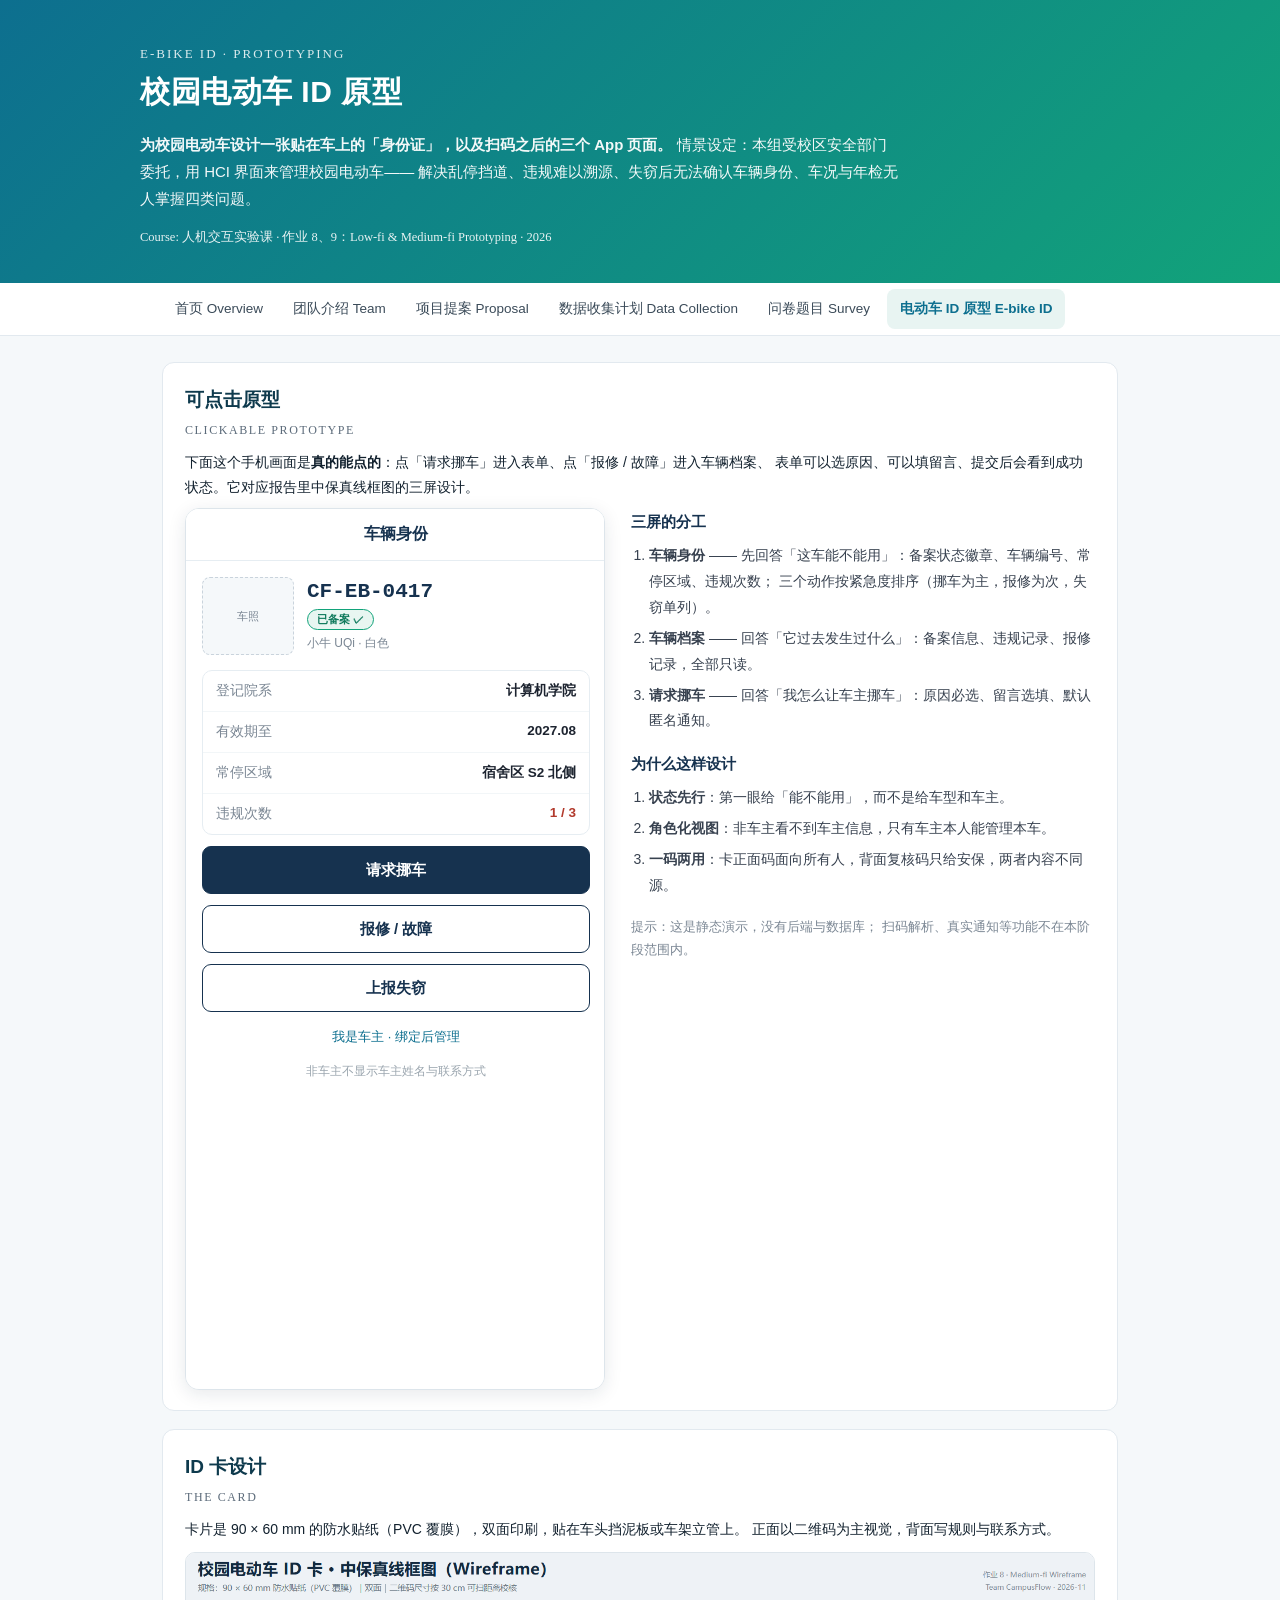
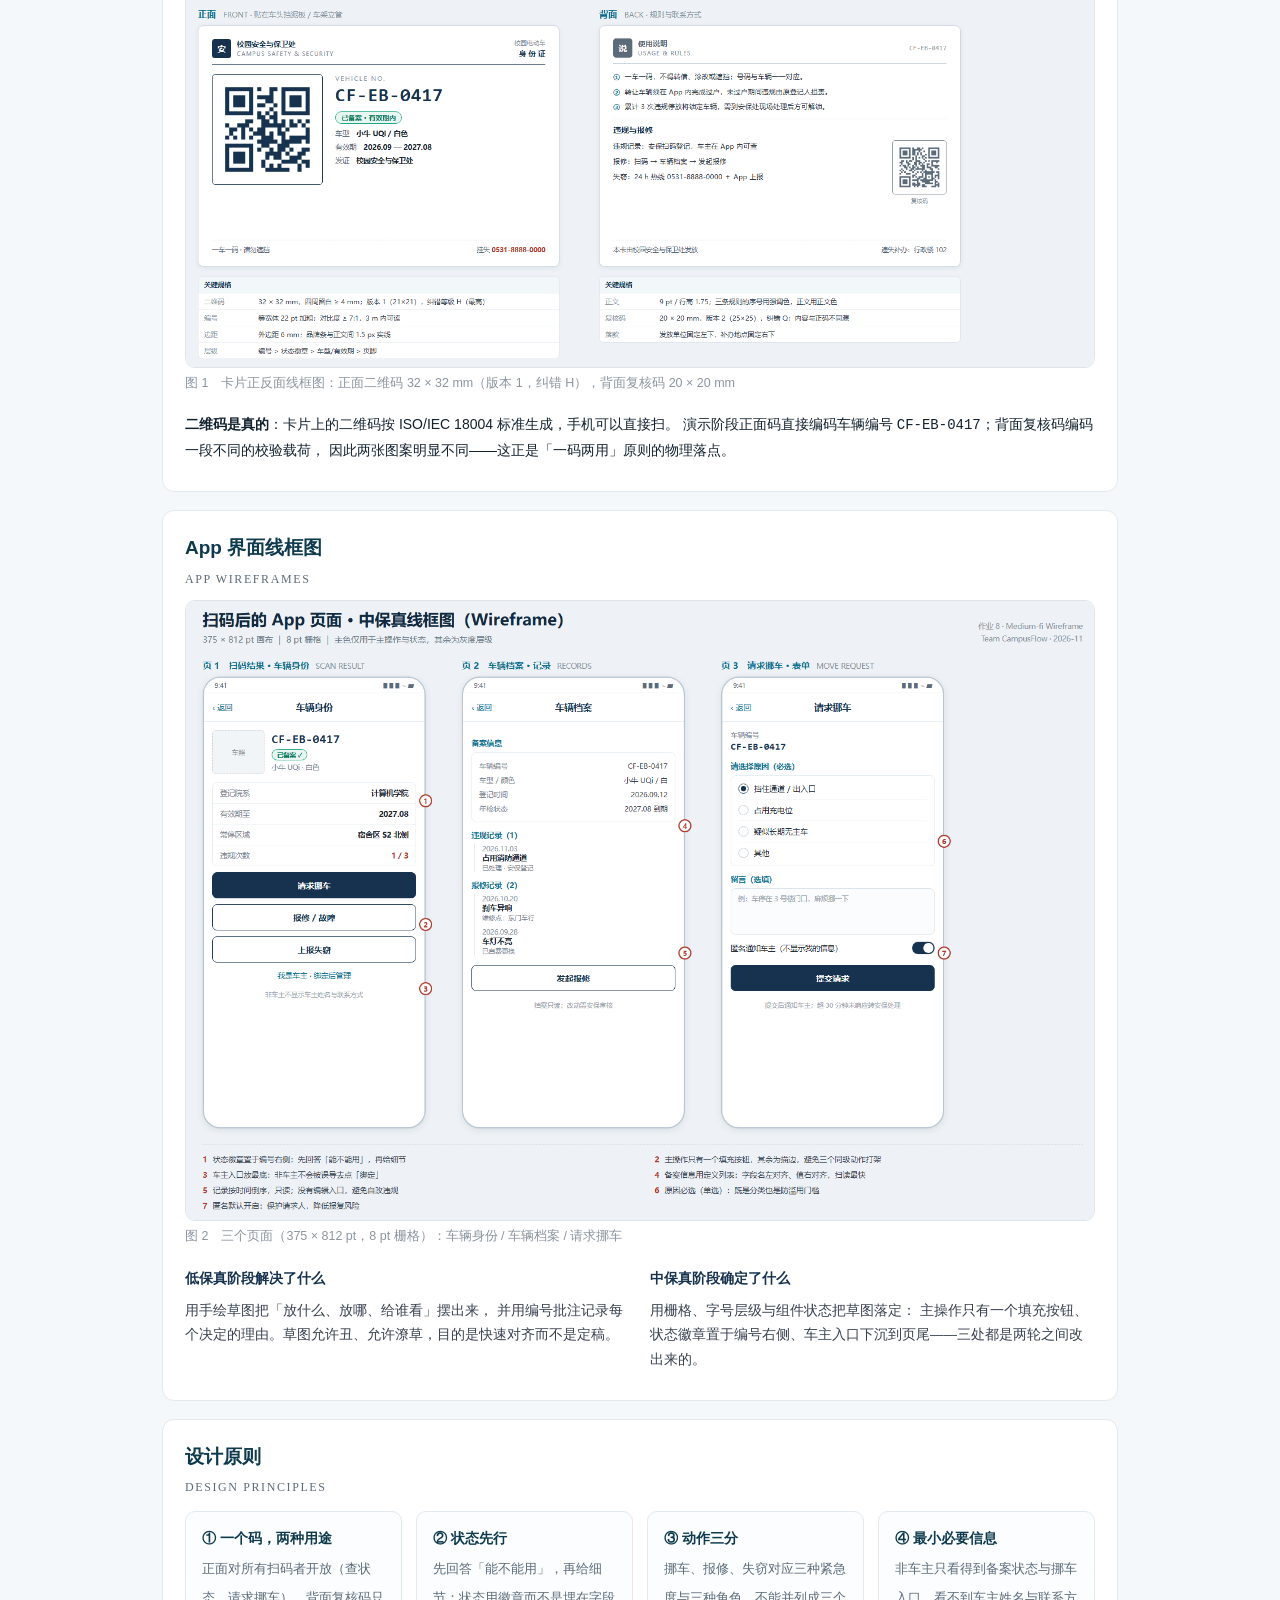
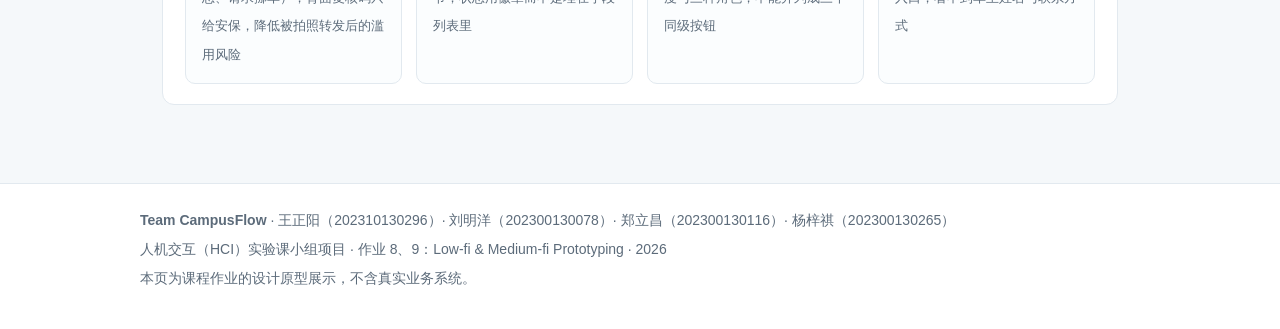
==== ebike/index.html @ 9d6aa11c "新增栏目：校园电动车 ID 原型（ID 卡 + 扫码后三屏 + 可点击原型）" ====
<!DOCTYPE html>
<html lang="zh-CN">
<head>
<meta charset="utf-8">
<meta name="viewport" content="width=device-width, initial-scale=1">
<title>校园电动车 ID 原型 E-bike ID · CampusFlow 项目网站</title>
<meta name="description" content="校园电动车 ID 的 HCI 界面设计：一张贴在车上的可扫码身份证，以及扫码后的三个 App 页面。低保真草图 + 中保真线框图 + 可点击原型。">
<link rel="stylesheet" href="../style.css">
<style>
  .demo-row{display:flex;gap:26px;align-items:flex-start;margin-top:8px}
  .demo-frame{width:420px;flex:none;border:1px solid #dde5eb;border-radius:14px;overflow:hidden;
    background:#f5f8fa;box-shadow:0 4px 18px rgba(18,41,63,.10)}
  .demo-frame iframe{width:420px;height:880px;border:0;display:block}
  .demo-notes{flex:1;min-width:260px}
  .demo-notes h3{font-size:15px;margin:0 0 8px;color:#16324f}
  .demo-notes ol{margin:0 0 16px 18px;padding:0}
  .demo-notes li{font-size:14px;line-height:1.85;color:#37414f}
  .shot{width:100%;border:1px solid #dde5eb;border-radius:10px;display:block;margin:10px 0 4px}
  .cap{font-size:12.5px;color:#8b959f;margin-bottom:18px}
  .two{display:flex;gap:20px;flex-wrap:wrap}
  .two>div{flex:1;min-width:300px}
  @media (max-width:820px){.demo-row{flex-direction:column}.demo-frame{width:100%}.demo-frame iframe{width:100%}}
</style>
</head>
<body>

<header class="hero">
  <div class="wrap">
    <div class="en">E-bike ID &middot; Prototyping</div>
    <h1>校园电动车 ID 原型</h1>
    <p class="lead"><b>为校园电动车设计一张贴在车上的「身份证」，以及扫码之后的三个 App 页面。</b>
      情景设定：本组受校区安全部门委托，用 HCI 界面来管理校园电动车——
      解决乱停挡道、违规难以溯源、失窃后无法确认车辆身份、车况与年检无人掌握四类问题。</p>
    <div class="meta">Course: 人机交互实验课 · 作业 8、9：Low-fi &amp; Medium-fi Prototyping · 2026</div>
  </div>
</header>

<nav class="top">
  <div class="wrap">
    <a href="../index.html">首页 Overview</a>
    <a href="../team.html">团队介绍 Team</a>
    <a href="../proposal.html">项目提案 Proposal</a>
    <a href="../data-collection.html">数据收集计划 Data Collection</a>
    <a href="../survey.html">问卷题目 Survey</a>
    <a class="on" href="index.html">电动车 ID 原型 E-bike ID</a>
  </div>
</nav>

<main class="wrap">

  <section class="card">
    <h2>可点击原型<span class="en">Clickable prototype</span></h2>
    <p>下面这个手机画面是<b>真的能点的</b>：点「请求挪车」进入表单、点「报修 / 故障」进入车辆档案、
      表单可以选原因、可以填留言、提交后会看到成功状态。它对应报告里中保真线框图的三屏设计。</p>

    <div class="demo-row">
      <div class="demo-frame"><iframe src="demo.html" title="校园电动车 ID 可点击原型"></iframe></div>
      <div class="demo-notes">
        <h3>三屏的分工</h3>
        <ol>
          <li><b>车辆身份</b> —— 先回答「这车能不能用」：备案状态徽章、车辆编号、常停区域、违规次数；
              三个动作按紧急度排序（挪车为主，报修为次，失窃单列）。</li>
          <li><b>车辆档案</b> —— 回答「它过去发生过什么」：备案信息、违规记录、报修记录，全部只读。</li>
          <li><b>请求挪车</b> —— 回答「我怎么让车主挪车」：原因必选、留言选填、默认匿名通知。</li>
        </ol>
        <h3>为什么这样设计</h3>
        <ol>
          <li><b>状态先行</b>：第一眼给「能不能用」，而不是给车型和车主。</li>
          <li><b>角色化视图</b>：非车主看不到车主信息，只有车主本人能管理本车。</li>
          <li><b>一码两用</b>：卡正面码面向所有人，背面复核码只给安保，两者内容不同源。</li>
        </ol>
        <p style="font-size:13px;color:#7b8794;margin-top:12px">提示：这是静态演示，没有后端与数据库；
          扫码解析、真实通知等功能不在本阶段范围内。</p>
      </div>
    </div>
  </section>

  <section class="card">
    <h2>ID 卡设计<span class="en">The card</span></h2>
    <p>卡片是 90 × 60 mm 的防水贴纸（PVC 覆膜），双面印刷，贴在车头挡泥板或车架立管上。
      正面以二维码为主视觉，背面写规则与联系方式。</p>
    <img class="shot" src="card-wireframe.png" alt="校园电动车 ID 卡正反面线框图（中保真）">
    <div class="cap">图 1　卡片正反面线框图：正面二维码 32 × 32 mm（版本 1，纠错 H），背面复核码 20 × 20 mm</div>
    <p><b>二维码是真的</b>：卡片上的二维码按 ISO/IEC 18004 标准生成，手机可以直接扫。
      演示阶段正面码直接编码车辆编号 <code>CF-EB-0417</code>；背面复核码编码一段不同的校验载荷，
      因此两张图案明显不同——这正是「一码两用」原则的物理落点。</p>
  </section>

  <section class="card">
    <h2>App 界面线框图<span class="en">App wireframes</span></h2>
    <img class="shot" src="app-wireframe.png" alt="三个 App 页面的中保真线框图">
    <div class="cap">图 2　三个页面（375 × 812 pt，8 pt 栅格）：车辆身份 / 车辆档案 / 请求挪车</div>
    <div class="two">
      <div>
        <h3 style="font-size:14px;color:#16324f;margin:0 0 6px">低保真阶段解决了什么</h3>
        <p style="font-size:13.5px;color:#37414f;line-height:1.8">用手绘草图把「放什么、放哪、给谁看」摆出来，
          并用编号批注记录每个决定的理由。草图允许丑、允许潦草，目的是快速对齐而不是定稿。</p>
      </div>
      <div>
        <h3 style="font-size:14px;color:#16324f;margin:0 0 6px">中保真阶段确定了什么</h3>
        <p style="font-size:13.5px;color:#37414f;line-height:1.8">用栅格、字号层级与组件状态把草图落定：
          主操作只有一个填充按钮、状态徽章置于编号右侧、车主入口下沉到页尾——三处都是两轮之间改出来的。</p>
      </div>
    </div>
  </section>

  <section class="card">
    <h2>设计原则<span class="en">Design principles</span></h2>
    <div class="grid">
      <div class="tile"><b>① 一个码，两种用途</b><span>正面对所有扫码者开放（查状态、请求挪车），背面复核码只给安保，降低被拍照转发后的滥用风险</span></div>
      <div class="tile"><b>② 状态先行</b><span>先回答「能不能用」，再给细节；状态用徽章而不是埋在字段列表里</span></div>
      <div class="tile"><b>③ 动作三分</b><span>挪车、报修、失窃对应三种紧急度与三种角色，不能并列成三个同级按钮</span></div>
      <div class="tile"><b>④ 最小必要信息</b><span>非车主只看得到备案状态与挪车入口，看不到车主姓名与联系方式</span></div>
    </div>
  </section>

</main>

<footer>
  <div class="wrap">
    <p><b>Team CampusFlow</b> · 王正阳（202310130296）· 刘明洋（202300130078）· 郑立昌（202300130116）· 杨梓祺（202300130265）</p>
    <p>人机交互（HCI）实验课小组项目 · 作业 8、9：Low-fi &amp; Medium-fi Prototyping · 2026</p>
    <p>本页为课程作业的设计原型展示，不含真实业务系统。</p>
  </div>
</footer>

</body>
</html>
---- style.css ----
/* CampusFlow 项目网站 · 共用样式 */
:root{
  --ink:#12212e; --sub:#5c6b7a; --line:#e2e9ef; --bg:#f5f8fa; --card:#ffffff;
  --brand:#0d6f8f; --brand2:#12a37a; --acc:#e8f4f2;
}
*{box-sizing:border-box}
html{scroll-behavior:smooth}
body{
  margin:0; background:var(--bg); color:var(--ink); line-height:1.8;
  font-family:-apple-system,"Segoe UI","PingFang SC","Hiragino Sans GB","Microsoft YaHei",sans-serif;
}
a{color:var(--brand); text-decoration:none}
a:hover{text-decoration:underline}
header.hero{
  background:linear-gradient(135deg,#0d6f8f 0%,#12a37a 100%);
  color:#fff; padding:42px 22px 34px;
}
.wrap{max-width:1000px; margin:0 auto}
.hero h1{margin:0 0 6px; font-size:30px; letter-spacing:.5px}
.hero .en{font-family:Georgia,"Times New Roman",serif; font-size:13px; letter-spacing:2px; opacity:.85; text-transform:uppercase}
.hero p.lead{margin:12px 0 0; font-size:15px; max-width:760px; opacity:.95}
.hero .meta{margin-top:14px; font-size:12.5px; opacity:.9; font-family:Georgia,"Times New Roman",serif}
nav.top{background:#fff; border-bottom:1px solid var(--line); position:sticky; top:0; z-index:9}
nav.top .wrap{display:flex; align-items:center; gap:4px; padding:0 22px; height:52px; overflow-x:auto}
nav.top a{padding:8px 13px; border-radius:8px; font-size:13.5px; color:#3b4b59; white-space:nowrap}
nav.top a.on,nav.top a:hover{background:var(--acc); color:var(--brand); text-decoration:none; font-weight:600}
main{padding:26px 22px 60px}
section.card{background:var(--card); border:1px solid var(--line); border-radius:12px; padding:20px 22px; margin:0 0 18px}
h2{font-size:19px; margin:0 0 4px; color:#0e3a4d}
h2 .en{display:block; font-family:Georgia,"Times New Roman",serif; font-size:12px; letter-spacing:1.6px; color:var(--sub); font-weight:400; text-transform:uppercase; margin-top:3px}
h3{font-size:15px; margin:20px 0 6px; color:#0d6f8f}
p{margin:8px 0; font-size:14px}
ul,ol{margin:8px 0 8px 20px; padding:0}
li{font-size:14px; margin:5px 0}
.grid{display:grid; grid-template-columns:repeat(auto-fit,minmax(210px,1fr)); gap:14px; margin-top:12px}
.tile{background:#fbfdfe; border:1px solid var(--line); border-radius:10px; padding:14px 16px}
.tile b{display:block; font-size:14px; color:#0e3a4d; margin-bottom:3px}
.tile span{font-size:12.5px; color:var(--sub)}
.member{display:flex; gap:14px; align-items:flex-start; padding:14px 0; border-bottom:1px dashed var(--line)}
.member:last-child{border-bottom:0}
.avatar{width:52px; height:52px; border-radius:50%; background:linear-gradient(135deg,#0d6f8f,#12a37a); color:#fff;
  display:flex; align-items:center; justify-content:center; font-size:17px; flex:0 0 52px; font-weight:700}
.member .who{font-size:15px; font-weight:700}
.member .sid{font-family:Georgia,"Times New Roman",serif; font-size:12px; color:var(--sub); margin-left:8px; font-weight:400}
.member .role{margin-top:4px; font-size:13px; color:#3b4b59}
table{width:100%; border-collapse:collapse; margin:12px 0; font-size:13px}
th,td{border:1px solid var(--line); padding:8px 10px; text-align:left; vertical-align:top}
th{background:#f0f6f8; color:#0e3a4d; font-weight:600}
td.c,th.c{text-align:center}
.note{background:#f6fbf9; border-left:4px solid var(--brand2); border-radius:0 8px 8px 0; padding:11px 15px; margin:12px 0; font-size:13.5px; color:#2f4a44}
.qbox{background:#fbfdfe; border:1px solid var(--line); border-left:3px solid var(--brand); border-radius:0 8px 8px 0; padding:11px 15px; margin:10px 0}
.qbox .q{font-size:13.8px; font-weight:600; color:#0e3a4d}
.qbox .f{font-size:13px; color:#4a5a68; margin-top:4px; padding-left:12px; border-left:2px solid #d8e3ea}
.qbox .f b{color:#0d6f8f}
footer{border-top:1px solid var(--line); background:#fff; padding:20px 22px 34px; font-size:12.5px; color:var(--sub)}
footer .wrap p{margin:4px 0}
.pill{display:inline-block; background:var(--acc); color:var(--brand); border-radius:20px; padding:2px 11px; font-size:12px; margin:0 6px 6px 0}
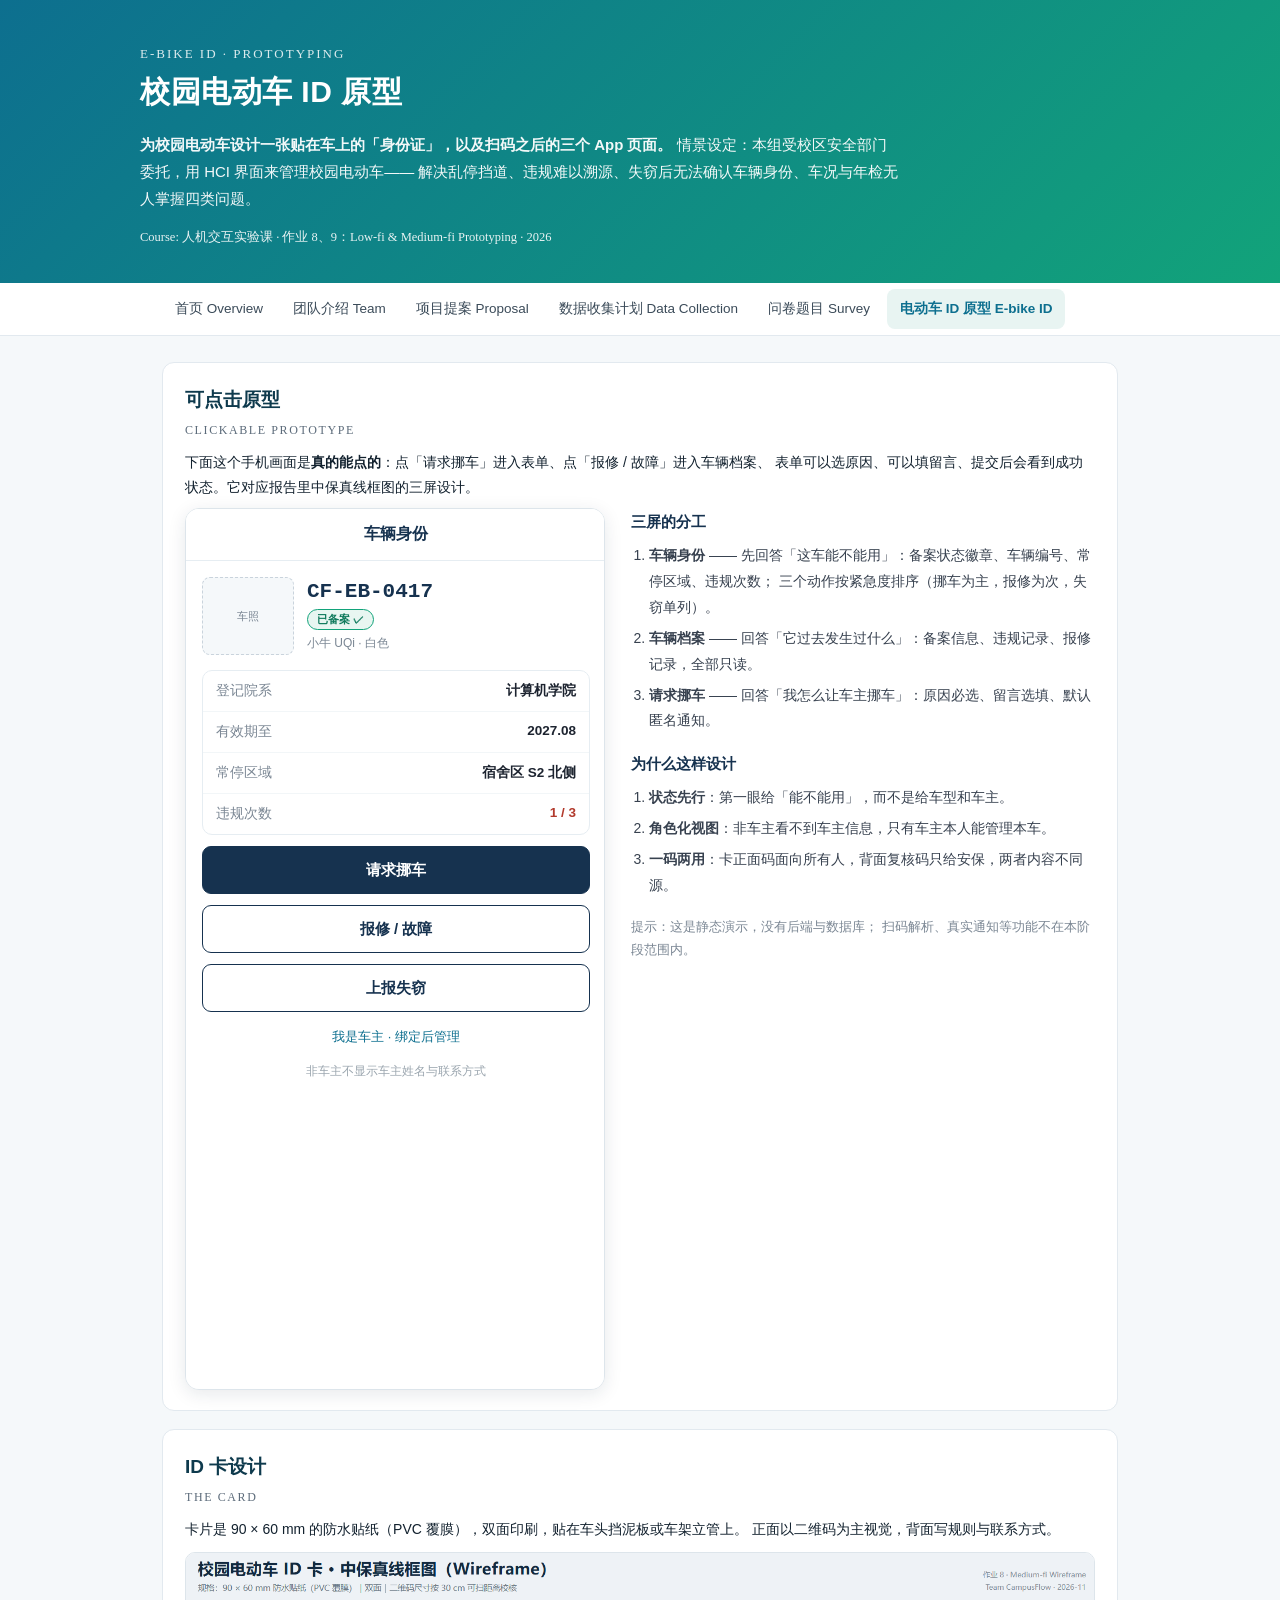
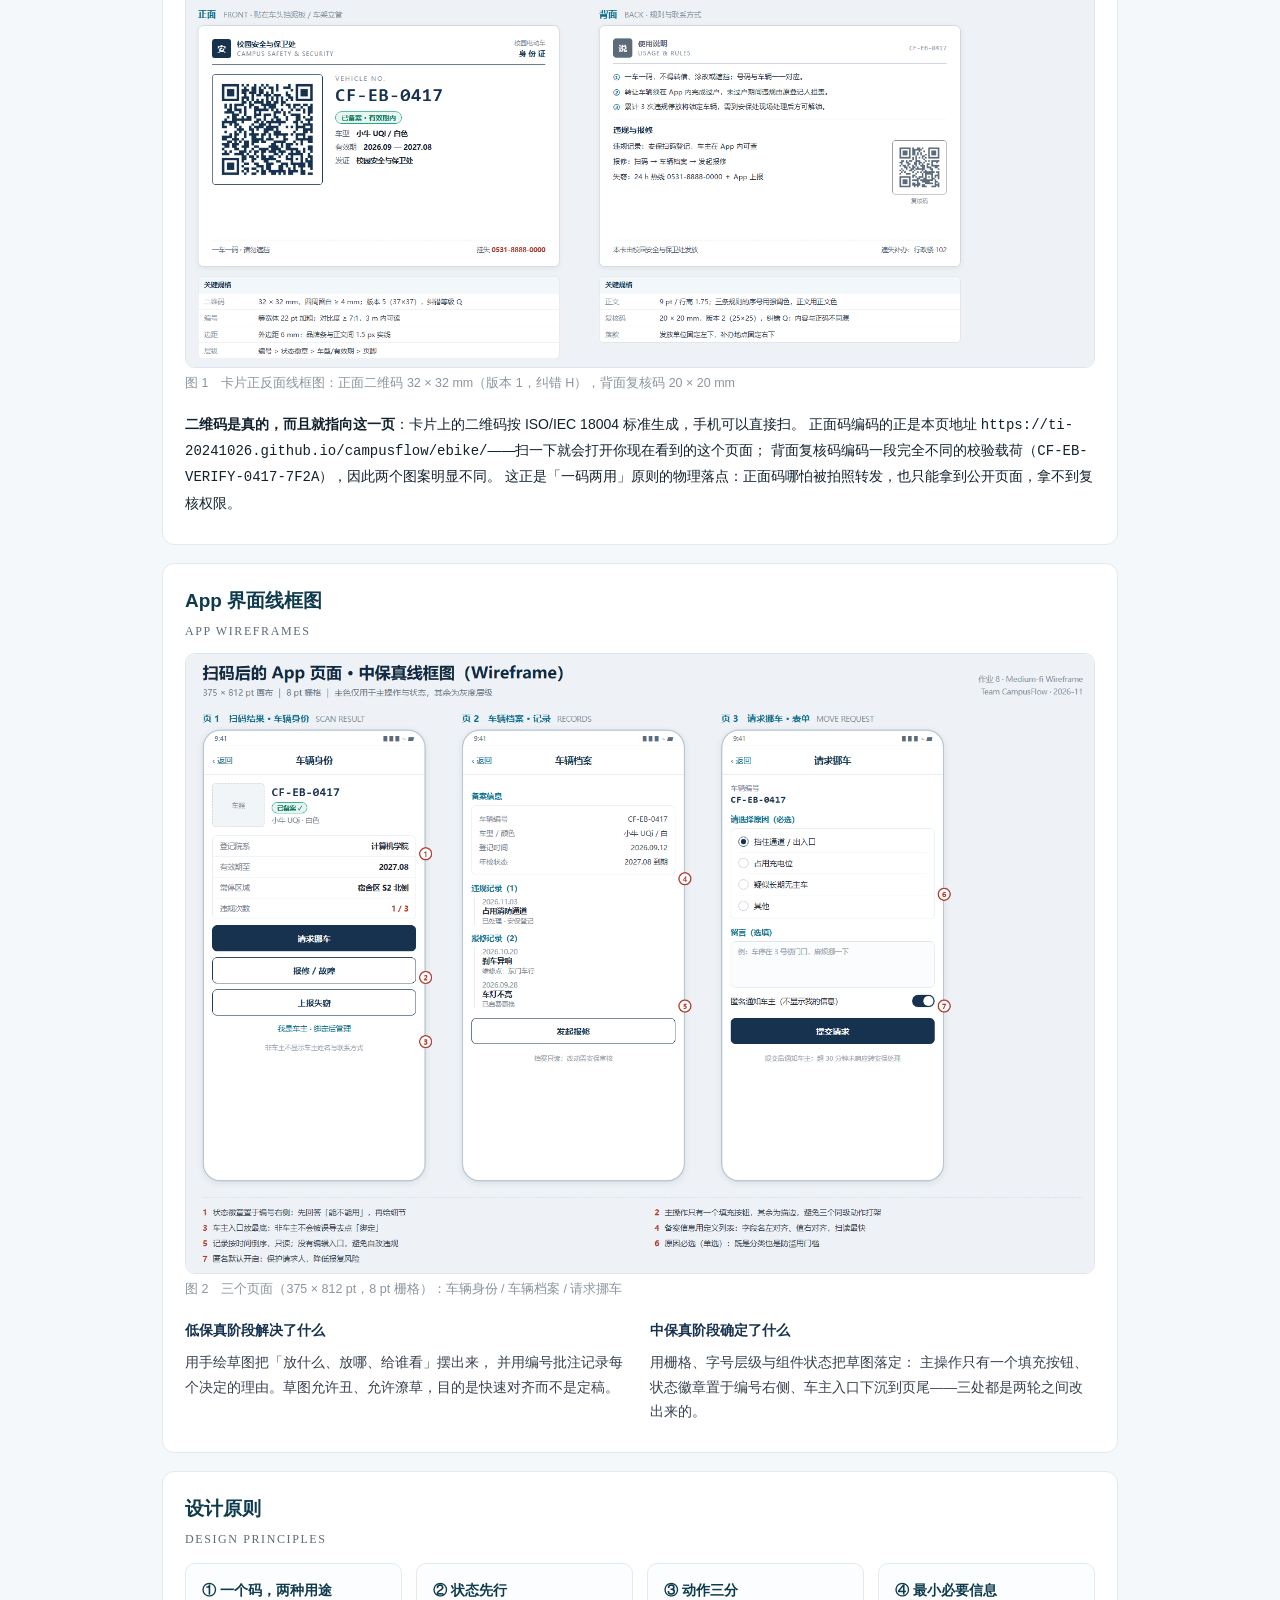
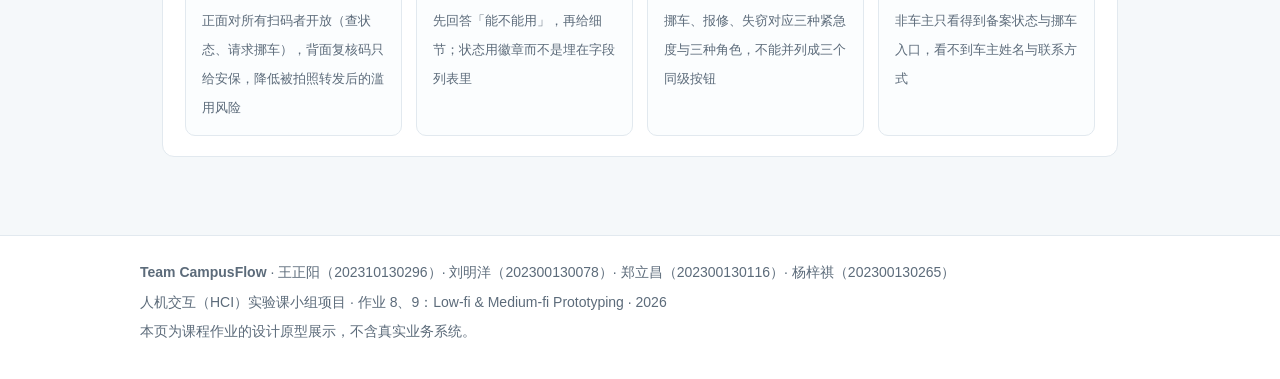
==== commit 097f631a: "卡片二维码改为指向本栏目页面；同步最新线框图" ====
--- a/ebike/index.html
+++ b/ebike/index.html
@@ -81,9 +81,10 @@
       正面以二维码为主视觉，背面写规则与联系方式。</p>
     <img class="shot" src="card-wireframe.png" alt="校园电动车 ID 卡正反面线框图（中保真）">
     <div class="cap">图 1　卡片正反面线框图：正面二维码 32 × 32 mm（版本 1，纠错 H），背面复核码 20 × 20 mm</div>
-    <p><b>二维码是真的</b>：卡片上的二维码按 ISO/IEC 18004 标准生成，手机可以直接扫。
-      演示阶段正面码直接编码车辆编号 <code>CF-EB-0417</code>；背面复核码编码一段不同的校验载荷，
-      因此两张图案明显不同——这正是「一码两用」原则的物理落点。</p>
+    <p><b>二维码是真的，而且就指向这一页</b>：卡片上的二维码按 ISO/IEC 18004 标准生成，手机可以直接扫。
+      正面码编码的正是本页地址 <code>https://ti-20241026.github.io/campusflow/ebike/</code>——扫一下就会打开你现在看到的这个页面；
+      背面复核码编码一段完全不同的校验载荷（<code>CF-EB-VERIFY-0417-7F2A</code>），因此两个图案明显不同。
+      这正是「一码两用」原则的物理落点：正面码哪怕被拍照转发，也只能拿到公开页面，拿不到复核权限。</p>
   </section>
 
   <section class="card">
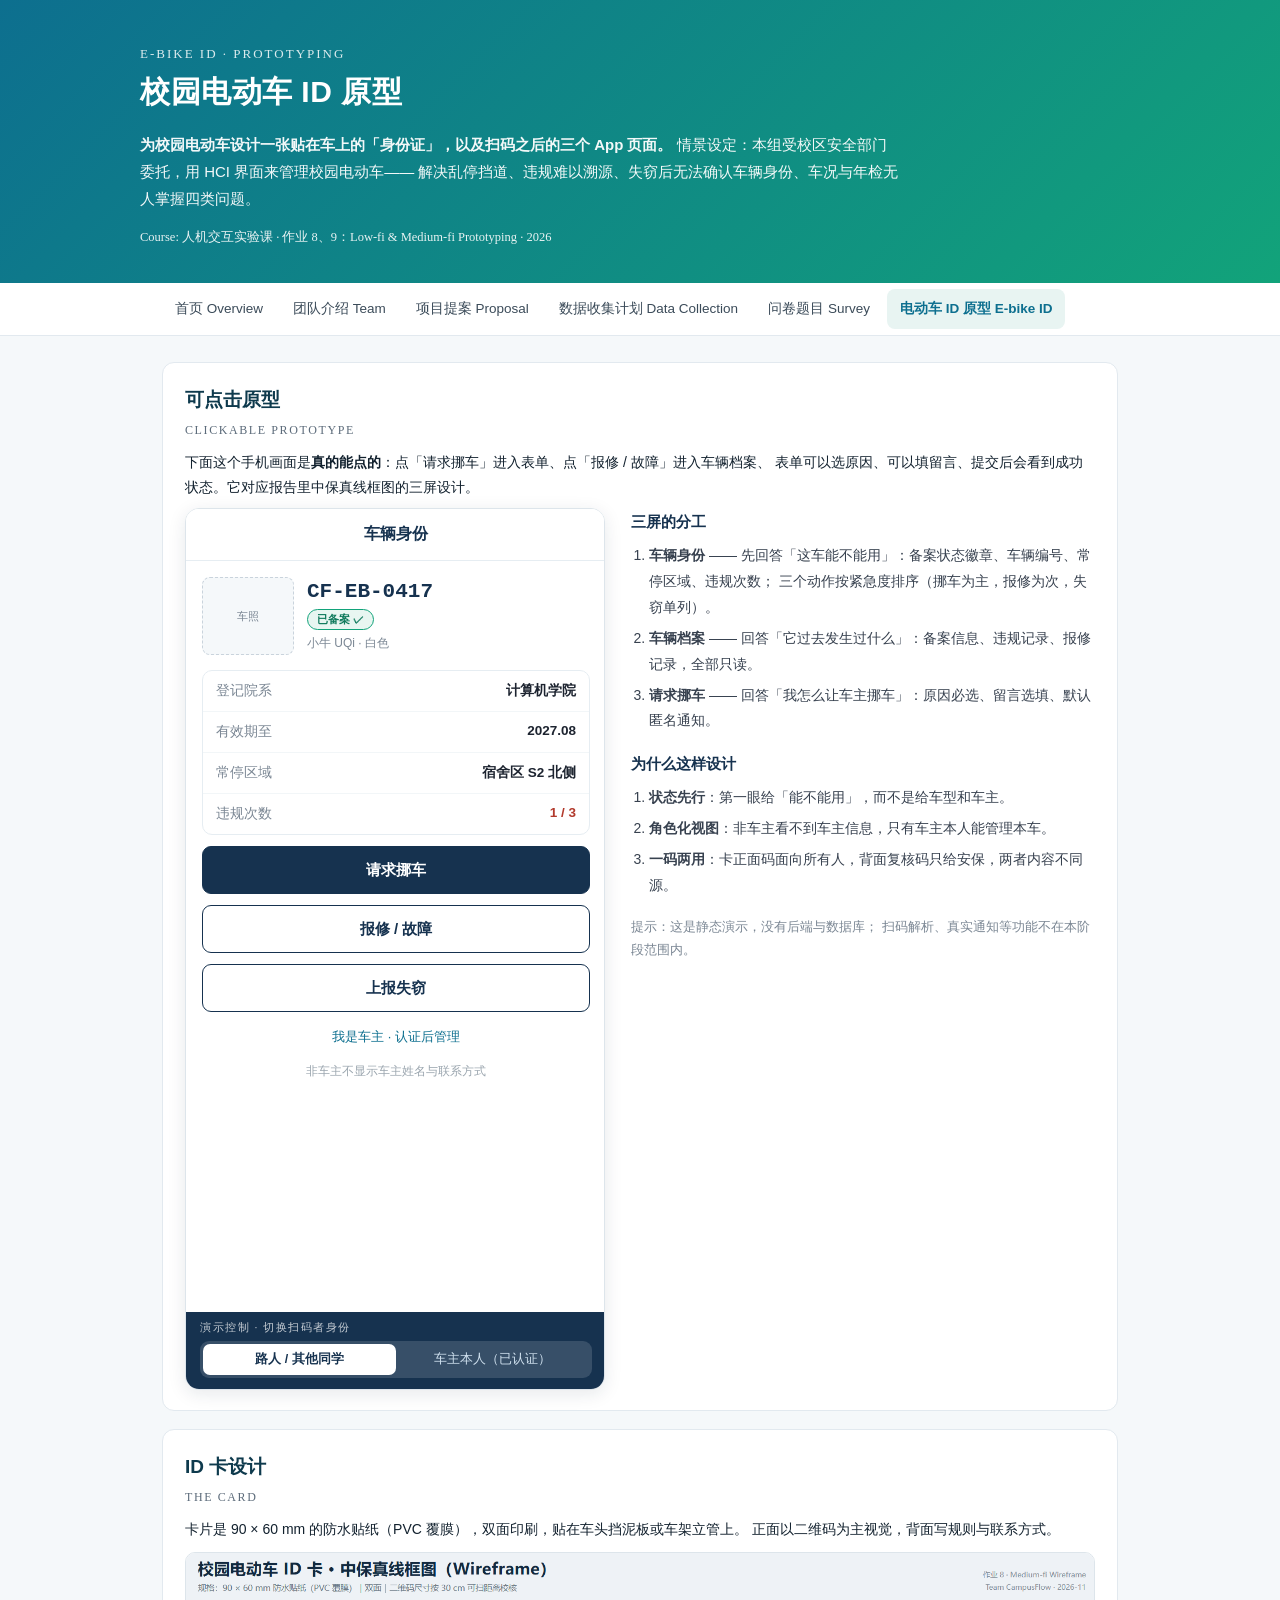
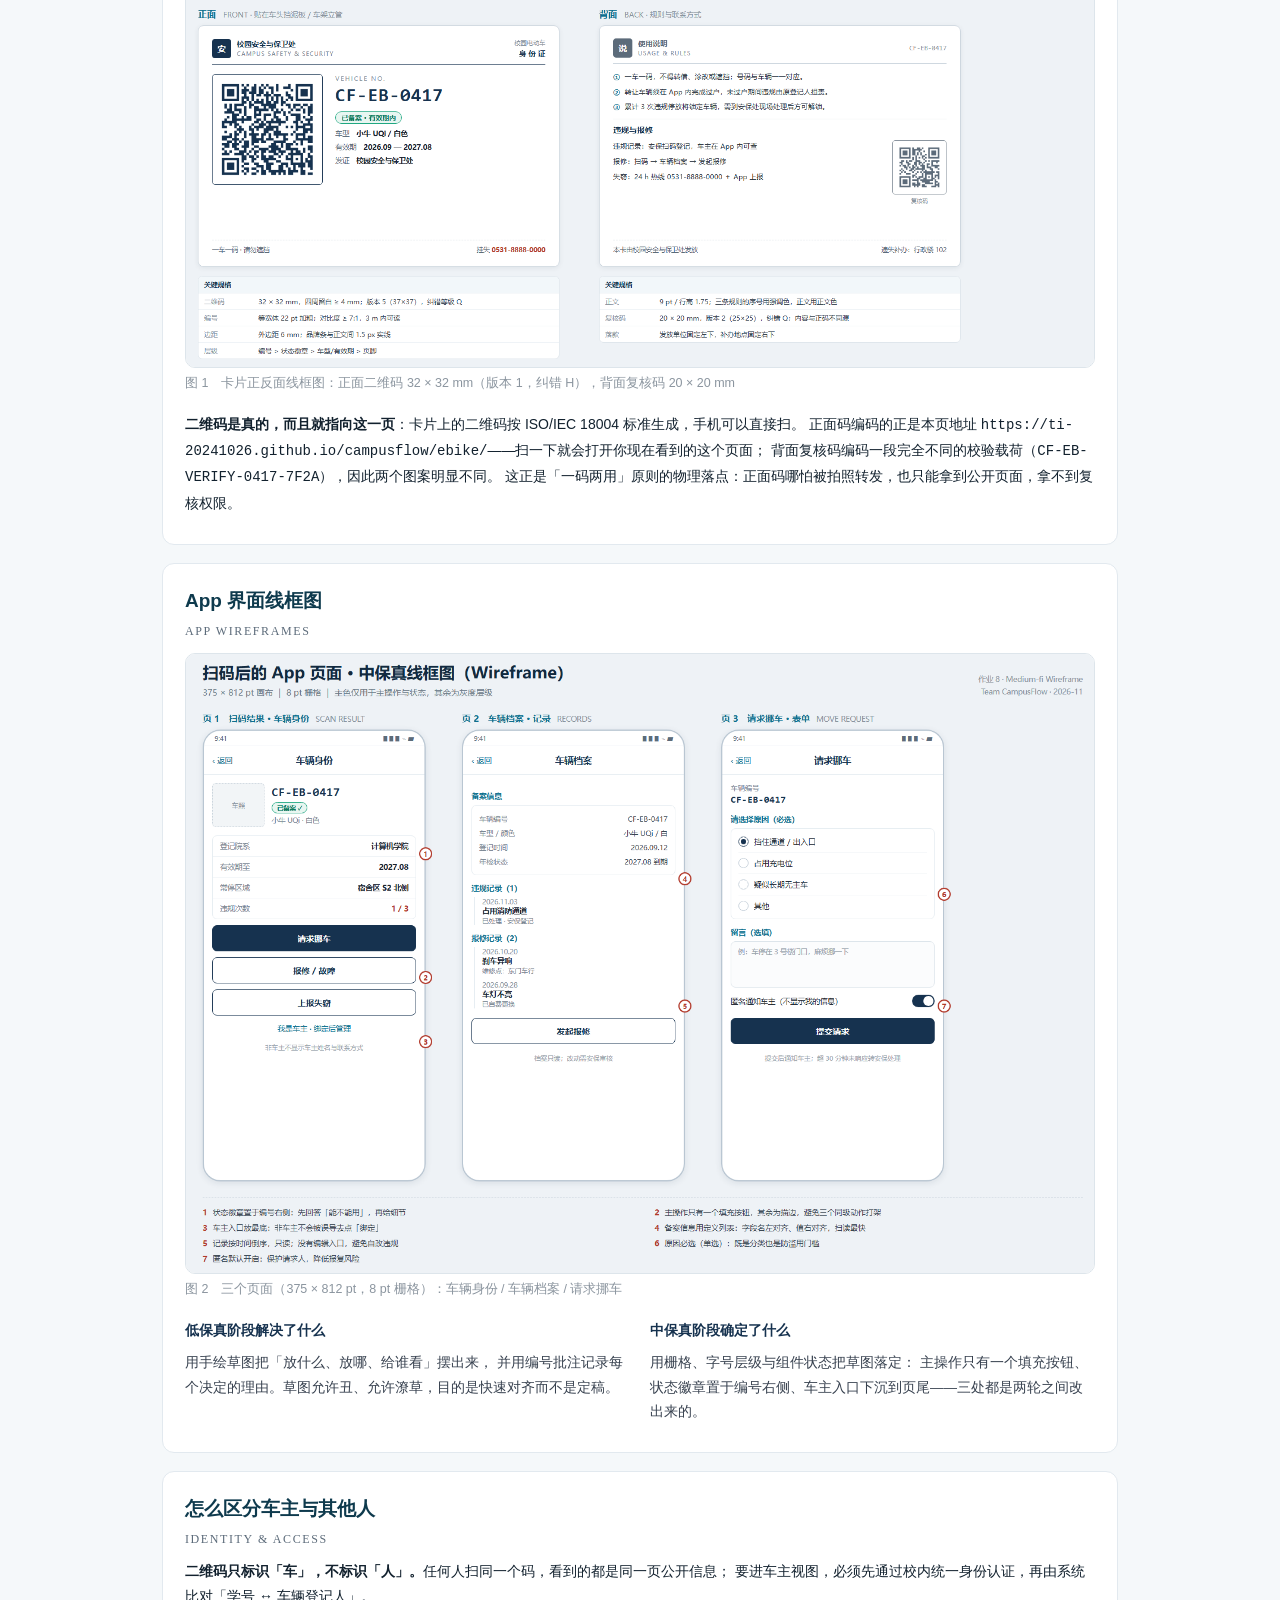
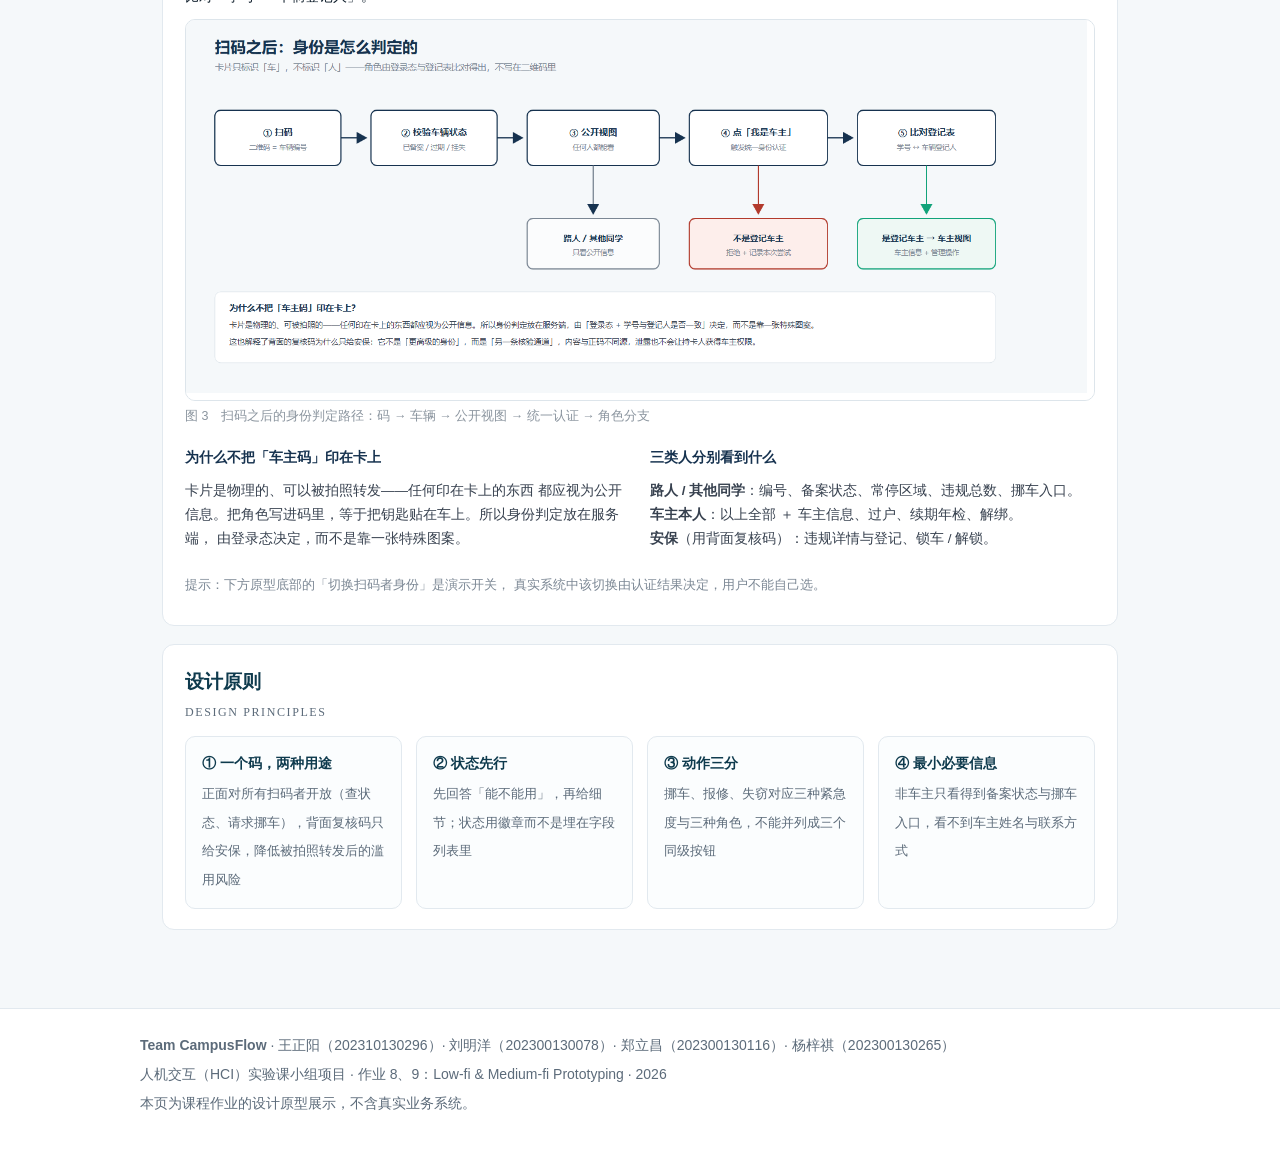
==== commit eaefa48e: "栏目补充：扫码身份判定（车主/路人/安保）+ 可点原型新增身份切换" ====
--- a/ebike/index.html
+++ b/ebike/index.html
@@ -106,6 +106,30 @@
   </section>
 
   <section class="card">
+    <h2>怎么区分车主与其他人<span class="en">Identity &amp; access</span></h2>
+    <p><b>二维码只标识「车」，不标识「人」。</b>任何人扫同一个码，看到的都是同一页公开信息；
+      要进车主视图，必须先通过校内统一身份认证，再由系统比对「学号 ↔ 车辆登记人」。</p>
+    <img class="shot" src="auth-flow.png" alt="扫码之后的身份判定路径流程图">
+    <div class="cap">图 3　扫码之后的身份判定路径：码 → 车辆 → 公开视图 → 统一认证 → 角色分支</div>
+    <div class="two">
+      <div>
+        <h3 style="font-size:14px;color:#16324f;margin:0 0 6px">为什么不把「车主码」印在卡上</h3>
+        <p style="font-size:13.5px;color:#37414f;line-height:1.8">卡片是物理的、可以被拍照转发——任何印在卡上的东西
+          都应视为公开信息。把角色写进码里，等于把钥匙贴在车上。所以身份判定放在服务端，
+          由登录态决定，而不是靠一张特殊图案。</p>
+      </div>
+      <div>
+        <h3 style="font-size:14px;color:#16324f;margin:0 0 6px">三类人分别看到什么</h3>
+        <p style="font-size:13.5px;color:#37414f;line-height:1.8"><b>路人 / 其他同学</b>：编号、备案状态、常停区域、违规总数、挪车入口。<br>
+          <b>车主本人</b>：以上全部 ＋ 车主信息、过户、续期年检、解绑。<br>
+          <b>安保</b>（用背面复核码）：违规详情与登记、锁车 / 解锁。</p>
+      </div>
+    </div>
+    <p style="font-size:13px;color:#7b8794;margin-top:14px">提示：下方原型底部的「切换扫码者身份」是演示开关，
+      真实系统中该切换由认证结果决定，用户不能自己选。</p>
+  </section>
+
+  <section class="card">
     <h2>设计原则<span class="en">Design principles</span></h2>
     <div class="grid">
       <div class="tile"><b>① 一个码，两种用途</b><span>正面对所有扫码者开放（查状态、请求挪车），背面复核码只给安保，降低被拍照转发后的滥用风险</span></div>
